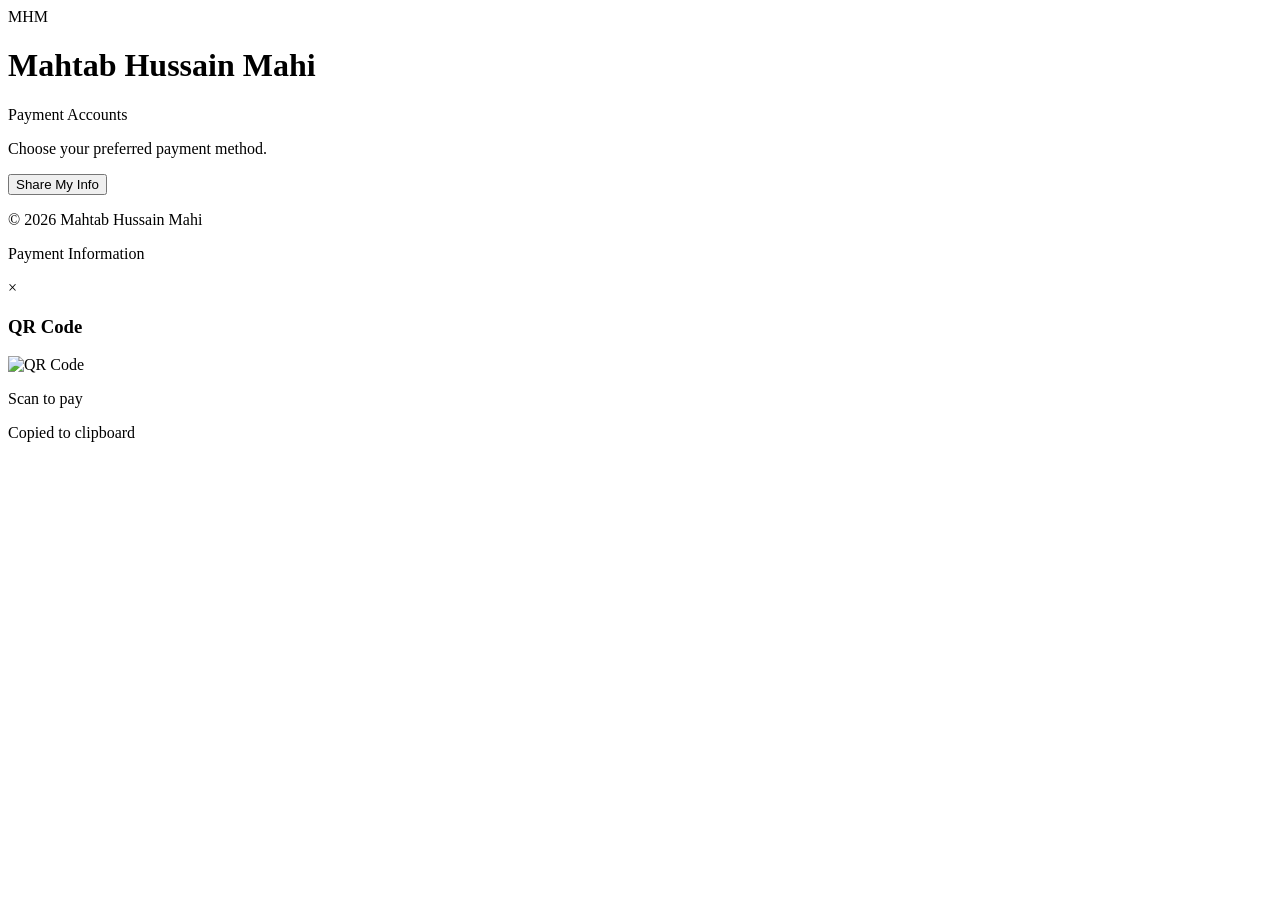
==== index.html @ 2008e834 "Rename ai_studio_code.html to index.html" ====
<!DOCTYPE html>
<html lang="en">
<head>
    <meta charset="UTF-8">
    <meta name="viewport" content="width=device-width, initial-scale=1.0, maximum-scale=1.0, user-scalable=no">
    <title>Mahtab Hussain Mahi — Payment Accounts</title>
    <meta name="description" content="View Mahtab Hussain Mahi's payment and account information.">
    <meta name="theme-color" content="#00B4D8">
    
    <!-- PWA Meta Tags -->
    <link rel="manifest" href="manifest.json">
    <link rel="apple-touch-icon" href="icons/icon-192.png">
    
    <!-- Styles -->
    <link rel="stylesheet" href="style.css">
</head>
<body>

    <div id="app">
        <header>
            <div class="profile-logo">MHM</div>
            <h1>Mahtab Hussain Mahi</h1>
            <p class="subtitle">Payment Accounts</p>
            <p class="description">Choose your preferred payment method.</p>
        </header>

        <main id="accounts-container">
            <!-- Accounts will be loaded here by script.js -->
        </main>

        <section class="contact-section" id="contact-info">
            <!-- Contact info loaded here -->
        </section>

        <footer>
            <button id="share-btn" class="share-btn">
                <span>Share My Info</span>
            </button>
            <p>© 2026 Mahtab Hussain Mahi</p>
            <p class="footer-sub">Payment Information</p>
        </footer>
    </div>

    <!-- QR Modal -->
    <div id="qr-modal" class="modal">
        <div class="modal-content">
            <span class="close-modal">&times;</span>
            <h3 id="modal-title">QR Code</h3>
            <img src="" id="modal-img" alt="QR Code">
            <p>Scan to pay</p>
        </div>
    </div>

    <!-- Toast Notification -->
    <div id="toast" class="toast">Copied to clipboard</div>

    <script src="script.js"></script>
</body>
</html>
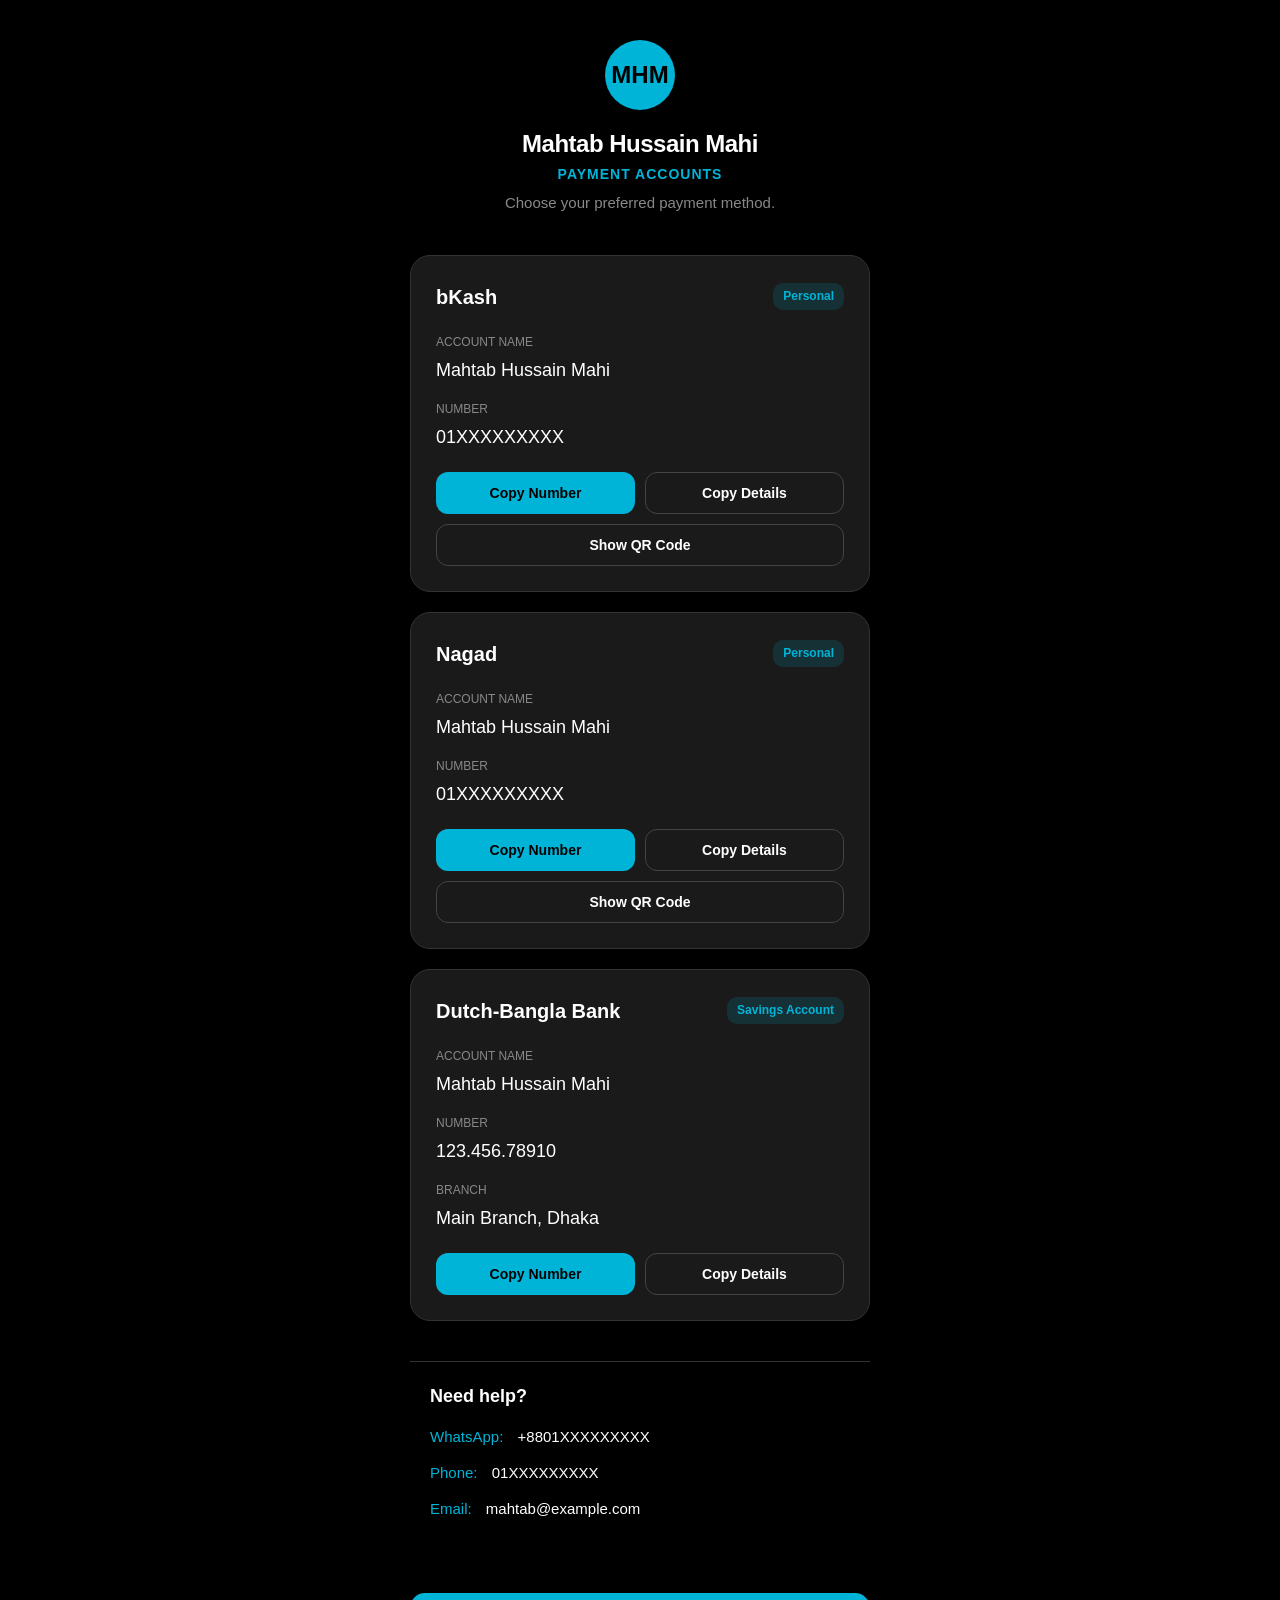
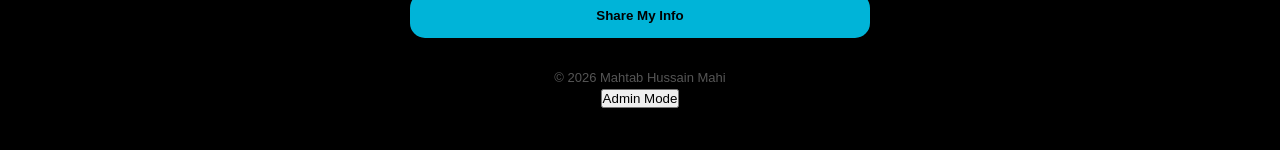
==== commit 670e2b8b: "Update index.html" ====
--- a/index.html
+++ b/index.html
@@ -6,12 +6,8 @@
     <title>Mahtab Hussain Mahi — Payment Accounts</title>
     <meta name="description" content="View Mahtab Hussain Mahi's payment and account information.">
     <meta name="theme-color" content="#00B4D8">
-    
-    <!-- PWA Meta Tags -->
     <link rel="manifest" href="manifest.json">
     <link rel="apple-touch-icon" href="icons/icon-192.png">
-    
-    <!-- Styles -->
     <link rel="stylesheet" href="style.css">
 </head>
 <body>
@@ -19,39 +15,46 @@
     <div id="app">
         <header>
             <div class="profile-logo">MHM</div>
-            <h1>Mahtab Hussain Mahi</h1>
+            <h1 id="display-name">Mahtab Hussain Mahi</h1>
             <p class="subtitle">Payment Accounts</p>
             <p class="description">Choose your preferred payment method.</p>
         </header>
 
         <main id="accounts-container">
-            <!-- Accounts will be loaded here by script.js -->
+            <!-- Accounts loaded by JS -->
         </main>
 
         <section class="contact-section" id="contact-info">
-            <!-- Contact info loaded here -->
+            <!-- Contact info loaded by JS -->
         </section>
 
         <footer>
-            <button id="share-btn" class="share-btn">
-                <span>Share My Info</span>
-            </button>
+            <button id="share-btn" class="share-btn">Share My Info</button>
             <p>© 2026 Mahtab Hussain Mahi</p>
-            <p class="footer-sub">Payment Information</p>
+            <button onclick="toggleEditMode()" class="admin-lock">Admin Mode</button>
         </footer>
+    </div>
+
+    <!-- Edit Modal (Hidden by default) -->
+    <div id="edit-modal" class="modal">
+        <div class="modal-content" style="max-width: 400px; text-align: left;">
+            <span class="close-modal" onclick="closeEditModal()">&times;</span>
+            <h2 style="margin-bottom:15px; color:var(--cyan)">Edit Account Data</h2>
+            <div id="edit-fields"></div>
+            <button class="btn btn-cyan" style="width:100%; margin-top:20px;" onclick="saveEdits()">Save to My Device</button>
+            <p style="font-size:11px; margin-top:10px; color:#666;">Note: Saving here only updates your browser. To update for everyone, you must edit script.js on GitHub.</p>
+        </div>
     </div>
 
     <!-- QR Modal -->
     <div id="qr-modal" class="modal">
         <div class="modal-content">
-            <span class="close-modal">&times;</span>
+            <span class="close-modal" onclick="document.getElementById('qr-modal').style.display='none'">&times;</span>
             <h3 id="modal-title">QR Code</h3>
             <img src="" id="modal-img" alt="QR Code">
-            <p>Scan to pay</p>
         </div>
     </div>
 
-    <!-- Toast Notification -->
     <div id="toast" class="toast">Copied to clipboard</div>
 
     <script src="script.js"></script>
--- a/style.css
+++ b/style.css
@@ -0,0 +1,264 @@
+:root {
+    --black: #000000;
+    --white: #FFFFFF;
+    --cyan: #00B4D8;
+    --gray: #1a1a1a;
+    --light-gray: #f4f4f4;
+}
+
+* {
+    margin: 0;
+    padding: 0;
+    box-sizing: border-box;
+    font-family: -apple-system, BlinkMacSystemFont, "Segoe UI", Roboto, Helvetica, Arial, sans-serif;
+}
+
+body {
+    background-color: var(--black);
+    color: var(--white);
+    line-height: 1.6;
+    display: flex;
+    justify-content: center;
+    min-height: 100vh;
+}
+
+#app {
+    width: 100%;
+    max-width: 500px;
+    padding: 40px 20px;
+}
+
+/* Header */
+header {
+    text-align: center;
+    margin-bottom: 40px;
+}
+
+.profile-logo {
+    width: 70px;
+    height: 70px;
+    background-color: var(--cyan);
+    color: var(--black);
+    display: flex;
+    align-items: center;
+    justify-content: center;
+    font-size: 24px;
+    font-weight: 800;
+    border-radius: 50%;
+    margin: 0 auto 15px;
+}
+
+h1 {
+    font-size: 24px;
+    font-weight: 700;
+    letter-spacing: -0.5px;
+}
+
+.subtitle {
+    color: var(--cyan);
+    font-weight: 600;
+    text-transform: uppercase;
+    font-size: 14px;
+    letter-spacing: 1px;
+}
+
+.description {
+    color: #888;
+    font-size: 15px;
+    margin-top: 5px;
+}
+
+/* Cards */
+.card {
+    background: var(--gray);
+    border-radius: 20px;
+    padding: 25px;
+    margin-bottom: 20px;
+    border: 1px solid #333;
+    transition: transform 0.2s ease;
+}
+
+.card:active {
+    transform: scale(0.98);
+}
+
+.card-header {
+    display: flex;
+    justify-content: space-between;
+    align-items: center;
+    margin-bottom: 20px;
+}
+
+.method-name {
+    font-size: 20px;
+    font-weight: 700;
+}
+
+.method-type {
+    font-size: 12px;
+    background: rgba(0, 180, 216, 0.15);
+    color: var(--cyan);
+    padding: 4px 10px;
+    border-radius: 10px;
+    font-weight: 600;
+}
+
+.info-group {
+    margin-bottom: 15px;
+}
+
+.label {
+    display: block;
+    color: #888;
+    font-size: 12px;
+    text-transform: uppercase;
+    margin-bottom: 4px;
+}
+
+.value {
+    font-size: 18px;
+    font-weight: 500;
+    word-break: break-all;
+}
+
+/* Buttons */
+.button-grid {
+    display: grid;
+    grid-template-columns: 1fr 1fr;
+    gap: 10px;
+    margin-top: 20px;
+}
+
+.btn {
+    background: var(--white);
+    color: var(--black);
+    border: none;
+    padding: 12px;
+    border-radius: 12px;
+    font-weight: 600;
+    font-size: 14px;
+    cursor: pointer;
+    display: flex;
+    align-items: center;
+    justify-content: center;
+    gap: 8px;
+}
+
+.btn-cyan {
+    background: var(--cyan);
+    color: var(--black);
+}
+
+.btn-outline {
+    background: transparent;
+    border: 1px solid #444;
+    color: var(--white);
+}
+
+/* Contact Section */
+.contact-section {
+    margin-top: 40px;
+    padding: 20px;
+    border-top: 1px solid #333;
+}
+
+.contact-section h2 {
+    font-size: 18px;
+    margin-bottom: 15px;
+}
+
+.contact-item {
+    display: block;
+    color: var(--white);
+    text-decoration: none;
+    margin-bottom: 12px;
+    font-size: 15px;
+}
+
+.contact-item span {
+    color: var(--cyan);
+    margin-right: 10px;
+}
+
+/* Footer */
+footer {
+    text-align: center;
+    margin-top: 40px;
+    color: #555;
+    font-size: 13px;
+}
+
+.share-btn {
+    background: var(--cyan);
+    color: var(--black);
+    border: none;
+    width: 100%;
+    padding: 15px;
+    border-radius: 15px;
+    font-weight: 700;
+    margin-bottom: 30px;
+    cursor: pointer;
+}
+
+/* Modal */
+.modal {
+    display: none;
+    position: fixed;
+    top: 0;
+    left: 0;
+    width: 100%;
+    height: 100%;
+    background: rgba(0,0,0,0.9);
+    z-index: 1000;
+    justify-content: center;
+    align-items: center;
+}
+
+.modal-content {
+    background: var(--white);
+    color: var(--black);
+    padding: 30px;
+    border-radius: 20px;
+    text-align: center;
+    width: 80%;
+    max-width: 300px;
+    position: relative;
+}
+
+.modal-content img {
+    width: 100%;
+    margin: 20px 0;
+}
+
+.close-modal {
+    position: absolute;
+    top: 10px;
+    right: 15px;
+    font-size: 24px;
+    cursor: pointer;
+}
+
+/* Toast */
+.toast {
+    visibility: hidden;
+    min-width: 200px;
+    background-color: var(--cyan);
+    color: var(--black);
+    text-align: center;
+    border-radius: 50px;
+    padding: 12px;
+    position: fixed;
+    z-index: 1001;
+    bottom: 30px;
+    left: 50%;
+    transform: translateX(-50%);
+    font-weight: 600;
+}
+
+.toast.show {
+    visibility: visible;
+    animation: fadein 0.5s, fadeout 0.5s 2.5s;
+}
+
+@keyframes fadein { from {bottom: 0; opacity: 0;} to {bottom: 30px; opacity: 1;} }
+@keyframes fadeout { from {bottom: 30px; opacity: 1;} to {bottom: 0; opacity: 0;} }
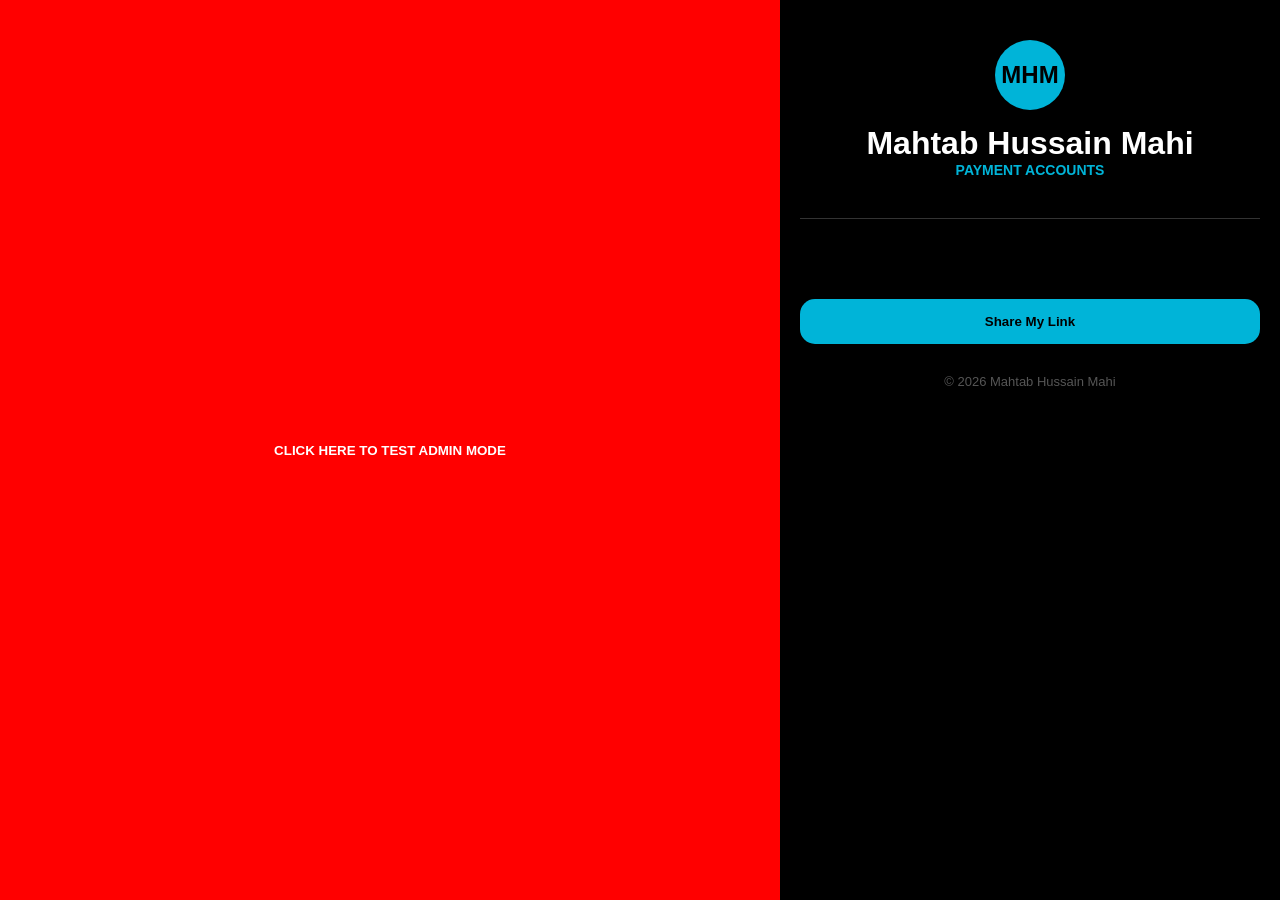
==== commit ff539bee: "Update index.html" ====
--- a/index.html
+++ b/index.html
@@ -2,39 +2,49 @@
 <html lang="en">
 <head>
     <meta charset="UTF-8">
-    <meta name="viewport" content="width=device-width, initial-scale=1.0, maximum-scale=1.0, user-scalable=no">
-    <title>Mahtab Hussain Mahi — Payment Accounts</title>
-    <meta name="description" content="View Mahtab Hussain Mahi's payment and account information.">
-    <meta name="theme-color" content="#00B4D8">
-    <link rel="manifest" href="manifest.json">
-    <link rel="apple-touch-icon" href="icons/icon-192.png">
+    <meta name="viewport" content="width=device-width, initial-scale=1.0">
+    <title>Mahtab Hussain Mahi</title>
     <link rel="stylesheet" href="style.css">
 </head>
 <body>
+
+    <!-- TEST BUTTON AT TOP -->
+    <button onclick="toggleEditMode()" style="background:red; color:white; padding:10px; width:100%; border:none; font-weight:bold;">
+        CLICK HERE TO TEST ADMIN MODE
+    </button>
 
     <div id="app">
         <header>
             <div class="profile-logo">MHM</div>
             <h1 id="display-name">Mahtab Hussain Mahi</h1>
             <p class="subtitle">Payment Accounts</p>
-            <p class="description">Choose your preferred payment method.</p>
         </header>
 
-        <main id="accounts-container">
-            <!-- Accounts loaded by JS -->
-        </main>
+        <main id="accounts-container"></main>
 
-        <section class="contact-section" id="contact-info">
-            <!-- Contact info loaded by JS -->
-        </section>
+        <section id="contact-info" class="contact-section"></section>
 
         <footer>
-            <button id="share-btn" class="share-btn">Share My Info</button>
+            <button id="share-btn" class="share-btn">Share My Link</button>
             <p>© 2026 Mahtab Hussain Mahi</p>
-            <button onclick="toggleEditMode()" class="admin-lock">Admin Mode</button>
         </footer>
     </div>
 
+    <!-- THE EDIT MODAL -->
+    <div id="edit-modal" class="modal">
+        <div class="modal-content">
+            <span class="close-modal" onclick="closeEditModal()">&times;</span>
+            <h2 style="color:black; margin-bottom:15px;">Edit Details</h2>
+            <div id="edit-fields"></div>
+            <button class="btn btn-cyan" style="width:100%; margin-top:20px;" onclick="saveEdits()">Save to Device</button>
+        </div>
+    </div>
+
+    <div id="toast" class="toast">Copied!</div>
+
+    <script src="script.js"></script>
+</body>
+</html>
     <!-- Edit Modal (Hidden by default) -->
     <div id="edit-modal" class="modal">
         <div class="modal-content" style="max-width: 400px; text-align: left;">
--- a/style.css
+++ b/style.css
@@ -3,55 +3,58 @@
     --white: #FFFFFF;
     --cyan: #00B4D8;
     --gray: #1a1a1a;
-    --light-gray: #f4f4f4;
-}
-
-* {
-    margin: 0;
-    padding: 0;
-    box-sizing: border-box;
-    font-family: -apple-system, BlinkMacSystemFont, "Segoe UI", Roboto, Helvetica, Arial, sans-serif;
-}
-
-body {
-    background-color: var(--black);
-    color: var(--white);
-    line-height: 1.6;
-    display: flex;
-    justify-content: center;
-    min-height: 100vh;
-}
-
-#app {
-    width: 100%;
-    max-width: 500px;
-    padding: 40px 20px;
-}
-
-/* Header */
-header {
-    text-align: center;
-    margin-bottom: 40px;
-}
-
-.profile-logo {
-    width: 70px;
-    height: 70px;
-    background-color: var(--cyan);
-    color: var(--black);
-    display: flex;
-    align-items: center;
-    justify-content: center;
-    font-size: 24px;
-    font-weight: 800;
-    border-radius: 50%;
-    margin: 0 auto 15px;
-}
-
-h1 {
-    font-size: 24px;
-    font-weight: 700;
-    letter-spacing: -0.5px;
+}
+
+* { margin: 0; padding: 0; box-sizing: border-box; font-family: sans-serif; }
+
+body { background-color: var(--black); color: var(--white); display: flex; justify-content: center; min-height: 100vh; }
+
+#app { width: 100%; max-width: 500px; padding: 40px 20px; }
+
+header { text-align: center; margin-bottom: 40px; }
+
+.profile-logo { width: 70px; height: 70px; background-color: var(--cyan); color: var(--black); display: flex; align-items: center; justify-content: center; font-size: 24px; font-weight: 800; border-radius: 50%; margin: 0 auto 15px; }
+
+.subtitle { color: var(--cyan); font-weight: 600; text-transform: uppercase; font-size: 14px; }
+
+/* Cards */
+.card { background: var(--gray); border-radius: 20px; padding: 25px; margin-bottom: 20px; border: 1px solid #333; }
+.card-header { display: flex; justify-content: space-between; margin-bottom: 20px; }
+.method-type { font-size: 12px; background: rgba(0, 180, 216, 0.15); color: var(--cyan); padding: 4px 10px; border-radius: 10px; }
+.label { display: block; color: #888; font-size: 12px; text-transform: uppercase; }
+.value { font-size: 18px; font-weight: 500; }
+
+/* Buttons */
+.button-grid { display: grid; grid-template-columns: 1fr 1fr; gap: 10px; margin-top: 20px; }
+.btn { background: var(--white); color: var(--black); border: none; padding: 12px; border-radius: 12px; font-weight: 600; cursor: pointer; }
+.btn-cyan { background: var(--cyan); }
+.btn-outline { background: transparent; border: 1px solid #444; color: var(--white); }
+
+/* The Modal (This is what makes the edit box show up!) */
+.modal { 
+    display: none; /* Hidden by default */
+    position: fixed; top: 0; left: 0; width: 100%; height: 100%; 
+    background: rgba(0,0,0,0.9); z-index: 1000; 
+    justify-content: center; align-items: center; 
+}
+
+.modal-content { 
+    background: var(--white); color: var(--black); 
+    padding: 30px; border-radius: 20px; width: 90%; max-width: 400px; 
+}
+
+.edit-input-group { margin-bottom: 15px; }
+.edit-input-group label { display: block; font-size: 12px; font-weight: bold; color: #333; }
+.edit-input-group input { width: 100%; padding: 10px; border: 1px solid #ccc; border-radius: 8px; }
+
+.close-modal { float: right; font-size: 28px; font-weight: bold; cursor: pointer; }
+
+/* Toast */
+.toast { visibility: hidden; background: var(--cyan); color: #000; padding: 10px 20px; position: fixed; bottom: 30px; left: 50%; transform: translateX(-50%); border-radius: 50px; font-weight: bold; }
+.toast.show { visibility: visible; }
+
+.admin-lock { background: transparent; border: none; color: #333; font-size: 10px; margin-top: 40px; cursor: pointer; width: 100%; }
+.share-btn { background: var(--cyan); border: none; width: 100%; padding: 15px; border-radius: 15px; font-weight: bold; margin-bottom: 20px; }    letter-spacing: -0.5px;
 }
 
 .subtitle {
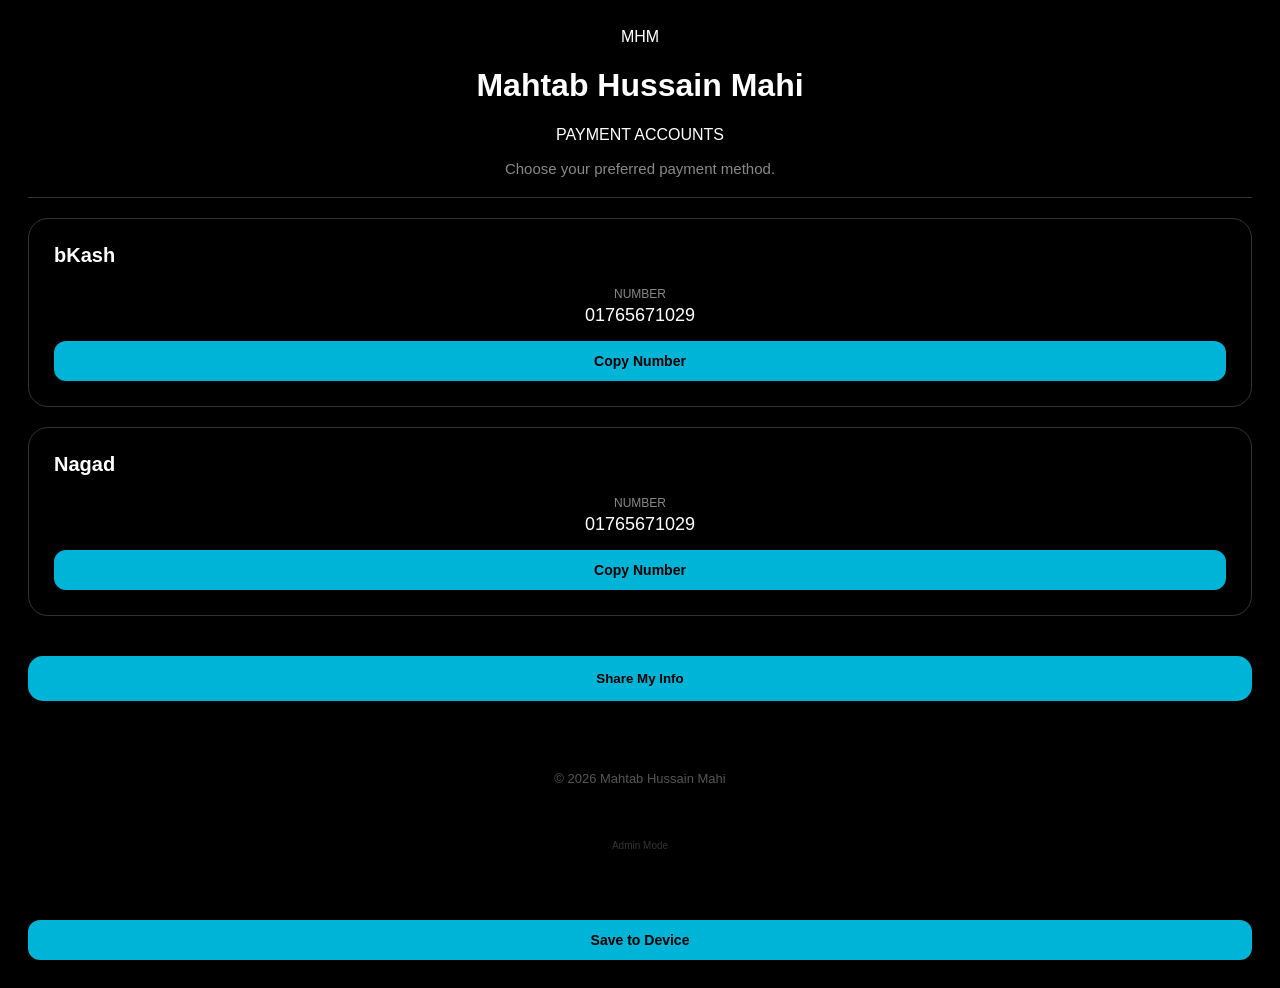
==== commit d2f22284: "Update index.html" ====
--- a/index.html
+++ b/index.html
@@ -7,34 +7,43 @@
     <link rel="stylesheet" href="style.css">
 </head>
 <body>
-
-    <!-- TEST BUTTON AT TOP -->
-    <button onclick="toggleEditMode()" style="background:red; color:white; padding:10px; width:100%; border:none; font-weight:bold;">
-        CLICK HERE TO TEST ADMIN MODE
-    </button>
-
     <div id="app">
         <header>
             <div class="profile-logo">MHM</div>
             <h1 id="display-name">Mahtab Hussain Mahi</h1>
-            <p class="subtitle">Payment Accounts</p>
+            <p class="subtitle">PAYMENT ACCOUNTS</p>
+            <p class="description">Choose your preferred payment method.</p>
         </header>
 
+        <hr style="border: 0; border-top: 1px solid #333; margin: 20px 0;">
+
+        <!-- THIS IS WHERE BKASH/NAGAD CARDS APPEAR -->
         <main id="accounts-container"></main>
 
-        <section id="contact-info" class="contact-section"></section>
+        <button id="share-btn" class="share-btn">Share My Info</button>
 
         <footer>
-            <button id="share-btn" class="share-btn">Share My Link</button>
             <p>© 2026 Mahtab Hussain Mahi</p>
+            <!-- ADMIN MODE BUTTON -->
+            <button onclick="toggleEditMode()" class="admin-lock">Admin Mode</button>
         </footer>
     </div>
 
-    <!-- THE EDIT MODAL -->
+    <!-- EDIT MODAL -->
     <div id="edit-modal" class="modal">
         <div class="modal-content">
             <span class="close-modal" onclick="closeEditModal()">&times;</span>
-            <h2 style="color:black; margin-bottom:15px;">Edit Details</h2>
+            <h2 style="color:black; margin-bottom:15px;">Edit Information</h2>
+            <div id="edit-fields"></div>
+            <button class="btn btn-cyan" style="width:100%; margin-top:20px;" onclick="saveEdits()">Save to Device</button>
+        </div>
+    </div>
+
+    <div id="toast" class="toast">Copied to clipboard</div>
+
+    <script src="script.js"></script>
+</body>
+</html>            <h2 style="color:black; margin-bottom:15px;">Edit Details</h2>
             <div id="edit-fields"></div>
             <button class="btn btn-cyan" style="width:100%; margin-top:20px;" onclick="saveEdits()">Save to Device</button>
         </div>
--- a/style.css
+++ b/style.css
@@ -1,40 +1,14 @@
-:root {
-    --black: #000000;
-    --white: #FFFFFF;
-    --cyan: #00B4D8;
-    --gray: #1a1a1a;
-}
-
-* { margin: 0; padding: 0; box-sizing: border-box; font-family: sans-serif; }
-
-body { background-color: var(--black); color: var(--white); display: flex; justify-content: center; min-height: 100vh; }
-
-#app { width: 100%; max-width: 500px; padding: 40px 20px; }
-
-header { text-align: center; margin-bottom: 40px; }
-
-.profile-logo { width: 70px; height: 70px; background-color: var(--cyan); color: var(--black); display: flex; align-items: center; justify-content: center; font-size: 24px; font-weight: 800; border-radius: 50%; margin: 0 auto 15px; }
-
-.subtitle { color: var(--cyan); font-weight: 600; text-transform: uppercase; font-size: 14px; }
-
-/* Cards */
-.card { background: var(--gray); border-radius: 20px; padding: 25px; margin-bottom: 20px; border: 1px solid #333; }
-.card-header { display: flex; justify-content: space-between; margin-bottom: 20px; }
-.method-type { font-size: 12px; background: rgba(0, 180, 216, 0.15); color: var(--cyan); padding: 4px 10px; border-radius: 10px; }
-.label { display: block; color: #888; font-size: 12px; text-transform: uppercase; }
-.value { font-size: 18px; font-weight: 500; }
-
-/* Buttons */
-.button-grid { display: grid; grid-template-columns: 1fr 1fr; gap: 10px; margin-top: 20px; }
-.btn { background: var(--white); color: var(--black); border: none; padding: 12px; border-radius: 12px; font-weight: 600; cursor: pointer; }
-.btn-cyan { background: var(--cyan); }
-.btn-outline { background: transparent; border: 1px solid #444; color: var(--white); }
-
-/* The Modal (This is what makes the edit box show up!) */
-.modal { 
-    display: none; /* Hidden by default */
-    position: fixed; top: 0; left: 0; width: 100%; height: 100%; 
-    background: rgba(0,0,0,0.9); z-index: 1000; 
+:root { --black: #000000; --white: #FFFFFF; --cyan: #00B4D8; }
+body { background: var(--black); color: var(--white); font-family: sans-serif; padding: 20px; text-align: center; }
+.card { background: #1a1a1a; padding: 20px; border-radius: 15px; margin-bottom: 20px; border: 1px solid #333; }
+.btn { background: var(--cyan); border: none; padding: 12px; border-radius: 10px; font-weight: bold; cursor: pointer; margin-top: 10px; }
+.modal { display: none; position: fixed; top: 0; left: 0; width: 100%; height: 100%; background: rgba(0,0,0,0.9); justify-content: center; align-items: center; z-index: 9999; }
+.modal-content { background: white; color: black; padding: 20px; border-radius: 15px; width: 80%; text-align: left; }
+.edit-input-group { margin-bottom: 15px; }
+.edit-input-group label { display: block; font-size: 12px; font-weight: bold; }
+.edit-input-group input { width: 100%; padding: 8px; margin-top: 5px; }
+.close-modal { float: right; font-size: 24px; cursor: pointer; }
+.share-btn { width: 100%; background: #222; color: white; border: 1px solid #444; padding: 15px; border-radius: 15px; margin-top: 20px; }    background: rgba(0,0,0,0.9); z-index: 1000; 
     justify-content: center; align-items: center; 
 }
 
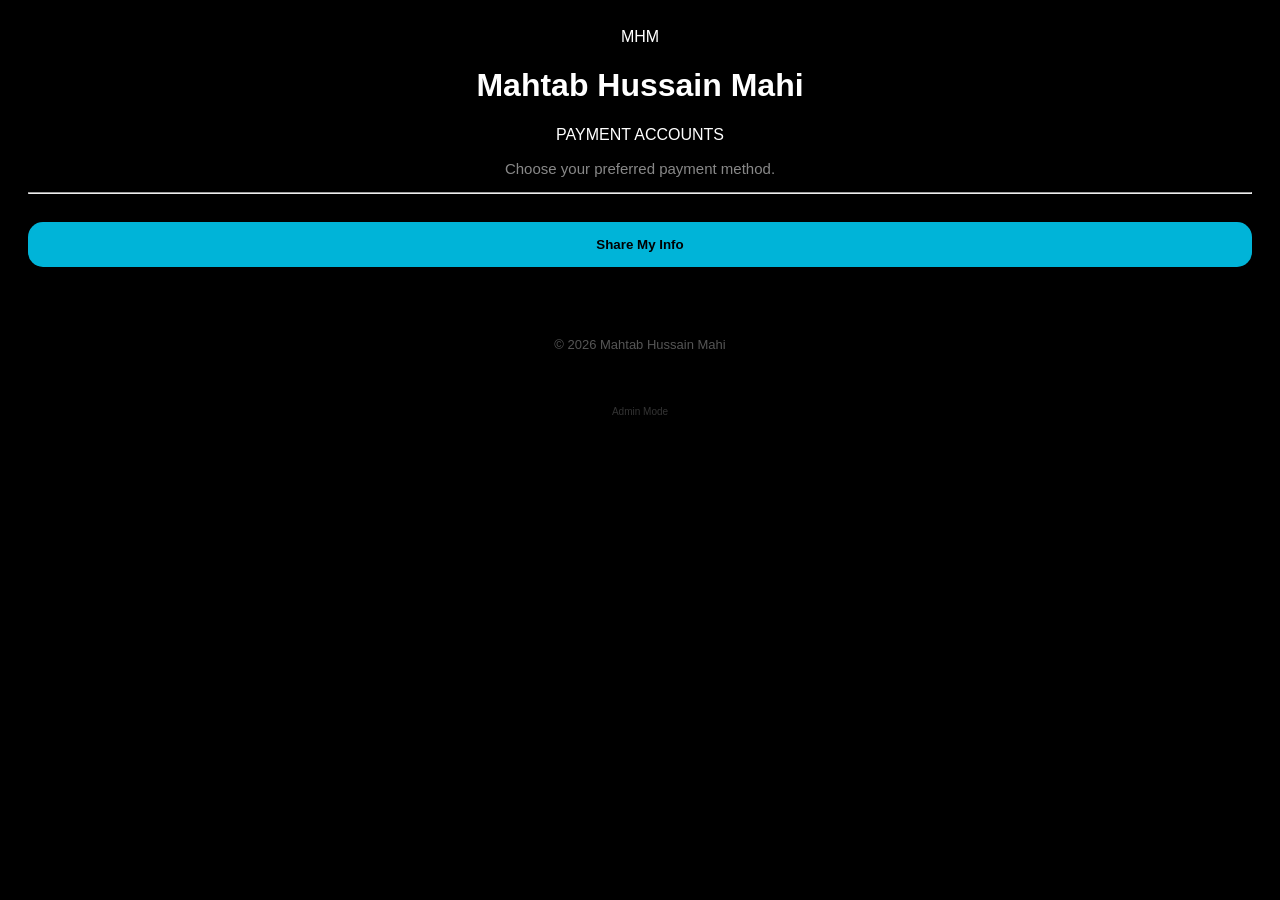
==== commit 9e70feb1: "Update index.html" ====
--- a/index.html
+++ b/index.html
@@ -3,7 +3,10 @@
 <head>
     <meta charset="UTF-8">
     <meta name="viewport" content="width=device-width, initial-scale=1.0">
+    <meta name="theme-color" content="#00B4D8">
+    <meta name="description" content="Mahtab Hussain Mahi's payment and account information.">
     <title>Mahtab Hussain Mahi</title>
+    <link rel="manifest" href="manifest.json">
     <link rel="stylesheet" href="style.css">
 </head>
 <body>
@@ -15,67 +18,33 @@
             <p class="description">Choose your preferred payment method.</p>
         </header>
 
-        <hr style="border: 0; border-top: 1px solid #333; margin: 20px 0;">
+        <hr>
 
-        <!-- THIS IS WHERE BKASH/NAGAD CARDS APPEAR -->
         <main id="accounts-container"></main>
 
         <button id="share-btn" class="share-btn">Share My Info</button>
 
         <footer>
             <p>© 2026 Mahtab Hussain Mahi</p>
-            <!-- ADMIN MODE BUTTON -->
-            <button onclick="toggleEditMode()" class="admin-lock">Admin Mode</button>
+            <button id="admin-btn" class="admin-lock" type="button">Admin Mode</button>
         </footer>
     </div>
 
-    <!-- EDIT MODAL -->
-    <div id="edit-modal" class="modal">
-        <div class="modal-content">
-            <span class="close-modal" onclick="closeEditModal()">&times;</span>
-            <h2 style="color:black; margin-bottom:15px;">Edit Information</h2>
+    <div id="edit-modal" class="modal" aria-hidden="true">
+        <div class="modal-content" role="dialog" aria-modal="true" aria-labelledby="edit-title">
+            <button class="close-modal" id="close-modal" type="button" aria-label="Close">&times;</button>
+            <h2 id="edit-title">Edit Information</h2>
             <div id="edit-fields"></div>
-            <button class="btn btn-cyan" style="width:100%; margin-top:20px;" onclick="saveEdits()">Save to Device</button>
+            <button class="btn btn-cyan save-btn" id="save-btn" type="button">Save to Device</button>
+            <p class="modal-note">
+                Changes are saved only in this browser/device. To change the default information for everyone,
+                edit <strong>script.js</strong> and publish the updated files to GitHub.
+            </p>
         </div>
     </div>
 
-    <div id="toast" class="toast">Copied to clipboard</div>
-
-    <script src="script.js"></script>
-</body>
-</html>            <h2 style="color:black; margin-bottom:15px;">Edit Details</h2>
-            <div id="edit-fields"></div>
-            <button class="btn btn-cyan" style="width:100%; margin-top:20px;" onclick="saveEdits()">Save to Device</button>
-        </div>
-    </div>
-
-    <div id="toast" class="toast">Copied!</div>
+    <div id="toast" class="toast" role="status" aria-live="polite"></div>
 
     <script src="script.js"></script>
 </body>
 </html>
-    <!-- Edit Modal (Hidden by default) -->
-    <div id="edit-modal" class="modal">
-        <div class="modal-content" style="max-width: 400px; text-align: left;">
-            <span class="close-modal" onclick="closeEditModal()">&times;</span>
-            <h2 style="margin-bottom:15px; color:var(--cyan)">Edit Account Data</h2>
-            <div id="edit-fields"></div>
-            <button class="btn btn-cyan" style="width:100%; margin-top:20px;" onclick="saveEdits()">Save to My Device</button>
-            <p style="font-size:11px; margin-top:10px; color:#666;">Note: Saving here only updates your browser. To update for everyone, you must edit script.js on GitHub.</p>
-        </div>
-    </div>
-
-    <!-- QR Modal -->
-    <div id="qr-modal" class="modal">
-        <div class="modal-content">
-            <span class="close-modal" onclick="document.getElementById('qr-modal').style.display='none'">&times;</span>
-            <h3 id="modal-title">QR Code</h3>
-            <img src="" id="modal-img" alt="QR Code">
-        </div>
-    </div>
-
-    <div id="toast" class="toast">Copied to clipboard</div>
-
-    <script src="script.js"></script>
-</body>
-</html>
